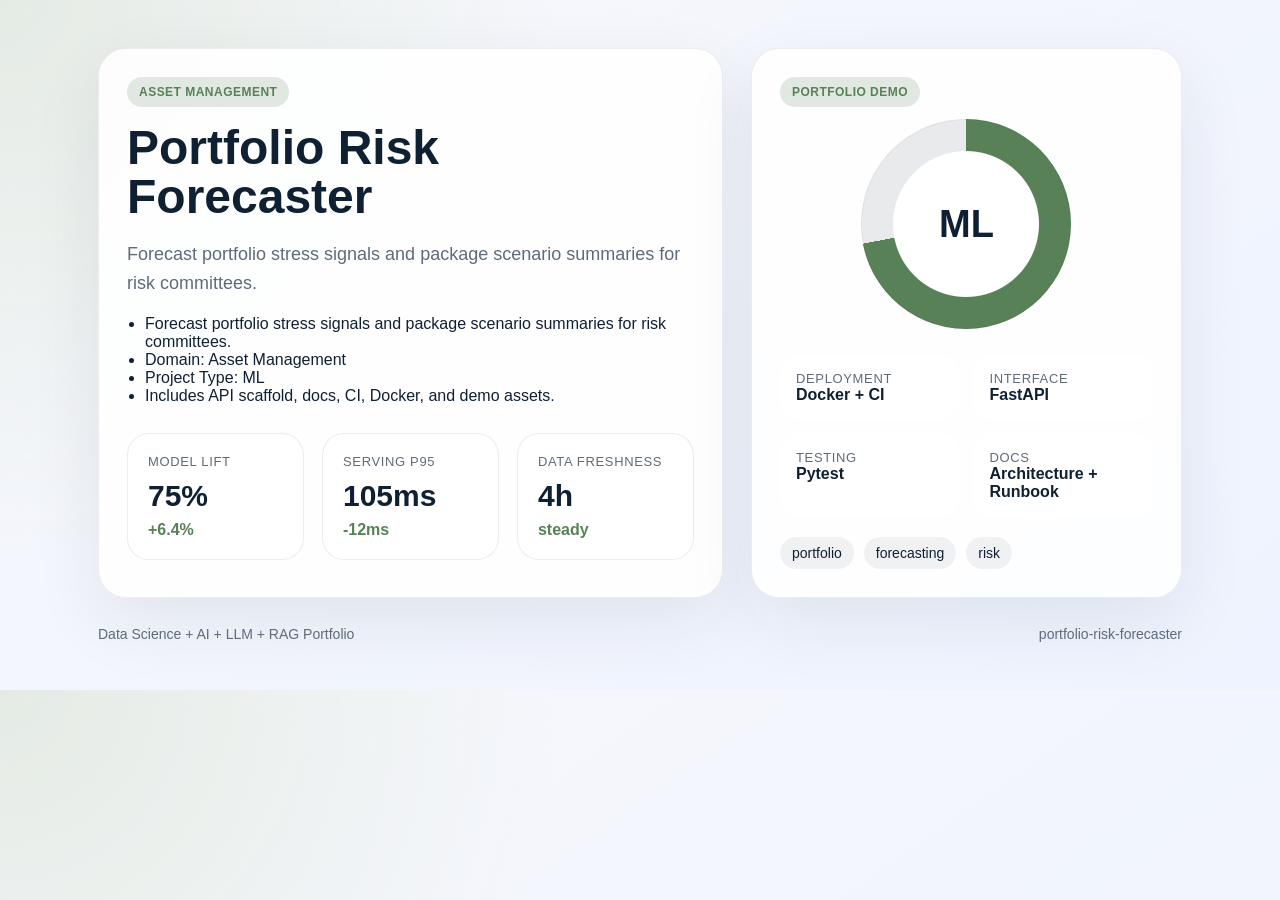
==== demo/index.html @ 5242252c "Publish production-ready portfolio project" ====
<!doctype html>
        <html lang="en">
        <head>
          <meta charset="utf-8">
          <meta name="viewport" content="width=device-width, initial-scale=1">
          <title>Portfolio Risk Forecaster</title>
          <style>
            :root {
              --accent: #588157;
              --ink: #102033;
              --muted: #5f6b7a;
              --card: rgba(255,255,255,0.88);
              --bg-1: #f7f8fb;
              --bg-2: #eef3ff;
            }
            * { box-sizing: border-box; }
            body {
              margin: 0;
              font-family: "Avenir Next", "Segoe UI", sans-serif;
              color: var(--ink);
              background:
                radial-gradient(circle at top left, color-mix(in srgb, var(--accent) 16%, white), transparent 38%),
                linear-gradient(145deg, var(--bg-1), var(--bg-2));
            }
            main {
              max-width: 1180px;
              margin: 0 auto;
              padding: 48px;
            }
            .hero {
              display: grid;
              grid-template-columns: 1.45fr 1fr;
              gap: 28px;
              align-items: stretch;
            }
            .panel {
              background: var(--card);
              border: 1px solid rgba(16, 32, 51, 0.08);
              border-radius: 28px;
              padding: 28px;
              box-shadow: 0 24px 70px rgba(16, 32, 51, 0.08);
            }
            .eyebrow {
              display: inline-flex;
              padding: 8px 12px;
              border-radius: 999px;
              background: color-mix(in srgb, var(--accent) 18%, white);
              color: var(--accent);
              font-weight: 700;
              letter-spacing: 0.04em;
              text-transform: uppercase;
              font-size: 12px;
            }
            h1 {
              font-size: 48px;
              line-height: 1.03;
              margin: 16px 0 18px;
            }
            p {
              color: var(--muted);
              font-size: 18px;
              line-height: 1.6;
              margin: 0 0 18px;
            }
            ul {
              margin: 18px 0 0;
              padding-left: 18px;
              color: var(--ink);
            }
            .cards {
              display: grid;
              grid-template-columns: repeat(3, 1fr);
              gap: 18px;
              margin-top: 28px;
            }
            .card {
              background: white;
              border-radius: 22px;
              padding: 20px;
              border: 1px solid rgba(16, 32, 51, 0.08);
            }
            .card span, .meta span {
              display: block;
              color: var(--muted);
              font-size: 13px;
              text-transform: uppercase;
              letter-spacing: 0.05em;
            }
            .card strong {
              display: block;
              font-size: 30px;
              margin: 10px 0 8px;
            }
            .card em {
              color: var(--accent);
              font-style: normal;
              font-weight: 700;
            }
            .visual {
              min-height: 100%;
              display: flex;
              flex-direction: column;
              justify-content: space-between;
            }
            .ring {
              width: 210px;
              height: 210px;
              margin: 12px auto 26px;
              border-radius: 50%;
              background:
                radial-gradient(circle closest-side, white 69%, transparent 70%),
                conic-gradient(var(--accent) 0 72%, rgba(16, 32, 51, 0.09) 72% 100%);
              display: grid;
              place-items: center;
              box-shadow: inset 0 0 0 1px rgba(16, 32, 51, 0.05);
            }
            .ring strong {
              font-size: 38px;
            }
            .meta {
              display: grid;
              grid-template-columns: repeat(2, 1fr);
              gap: 14px;
            }
            .meta article {
              background: white;
              border-radius: 18px;
              padding: 16px;
            }
            .tag-list {
              display: flex;
              flex-wrap: wrap;
              gap: 10px;
              list-style: none;
              padding: 0;
              margin: 20px 0 0;
            }
            .tag-list li {
              padding: 8px 12px;
              border-radius: 999px;
              background: rgba(16, 32, 51, 0.06);
              font-size: 14px;
            }
            .footer {
              margin-top: 28px;
              display: flex;
              justify-content: space-between;
              color: var(--muted);
              font-size: 14px;
            }
          </style>
        </head>
        <body>
          <main>
            <section class="hero">
              <div class="panel">
                <span class="eyebrow">Asset Management</span>
                <h1>Portfolio Risk Forecaster</h1>
                <p>Forecast portfolio stress signals and package scenario summaries for risk committees.</p>
                <ul>
                  <li>Forecast portfolio stress signals and package scenario summaries for risk committees.</li><li>Domain: Asset Management</li><li>Project Type: ML</li><li>Includes API scaffold, docs, CI, Docker, and demo assets.</li>
                </ul>
                <div class="cards">
                  <article class='card'><span>Model Lift</span><strong>75%</strong><em>+6.4%</em></article>
<article class='card'><span>Serving P95</span><strong>105ms</strong><em>-12ms</em></article>
<article class='card'><span>Data Freshness</span><strong>4h</strong><em>steady</em></article>
                </div>
              </div>
              <div class="panel visual">
                <div>
                  <span class="eyebrow">Portfolio Demo</span>
                  <div class="ring"><strong>ML</strong></div>
                </div>
                <div class="meta">
                  <article><span>Deployment</span><strong>Docker + CI</strong></article>
                  <article><span>Interface</span><strong>FastAPI</strong></article>
                  <article><span>Testing</span><strong>Pytest</strong></article>
                  <article><span>Docs</span><strong>Architecture + Runbook</strong></article>
                </div>
                <ul class="tag-list"><li>portfolio</li><li>forecasting</li><li>risk</li></ul>
              </div>
            </section>
            <div class="footer">
              <span>Data Science + AI + LLM + RAG Portfolio</span>
              <span>portfolio-risk-forecaster</span>
            </div>
          </main>
        </body>
        </html>
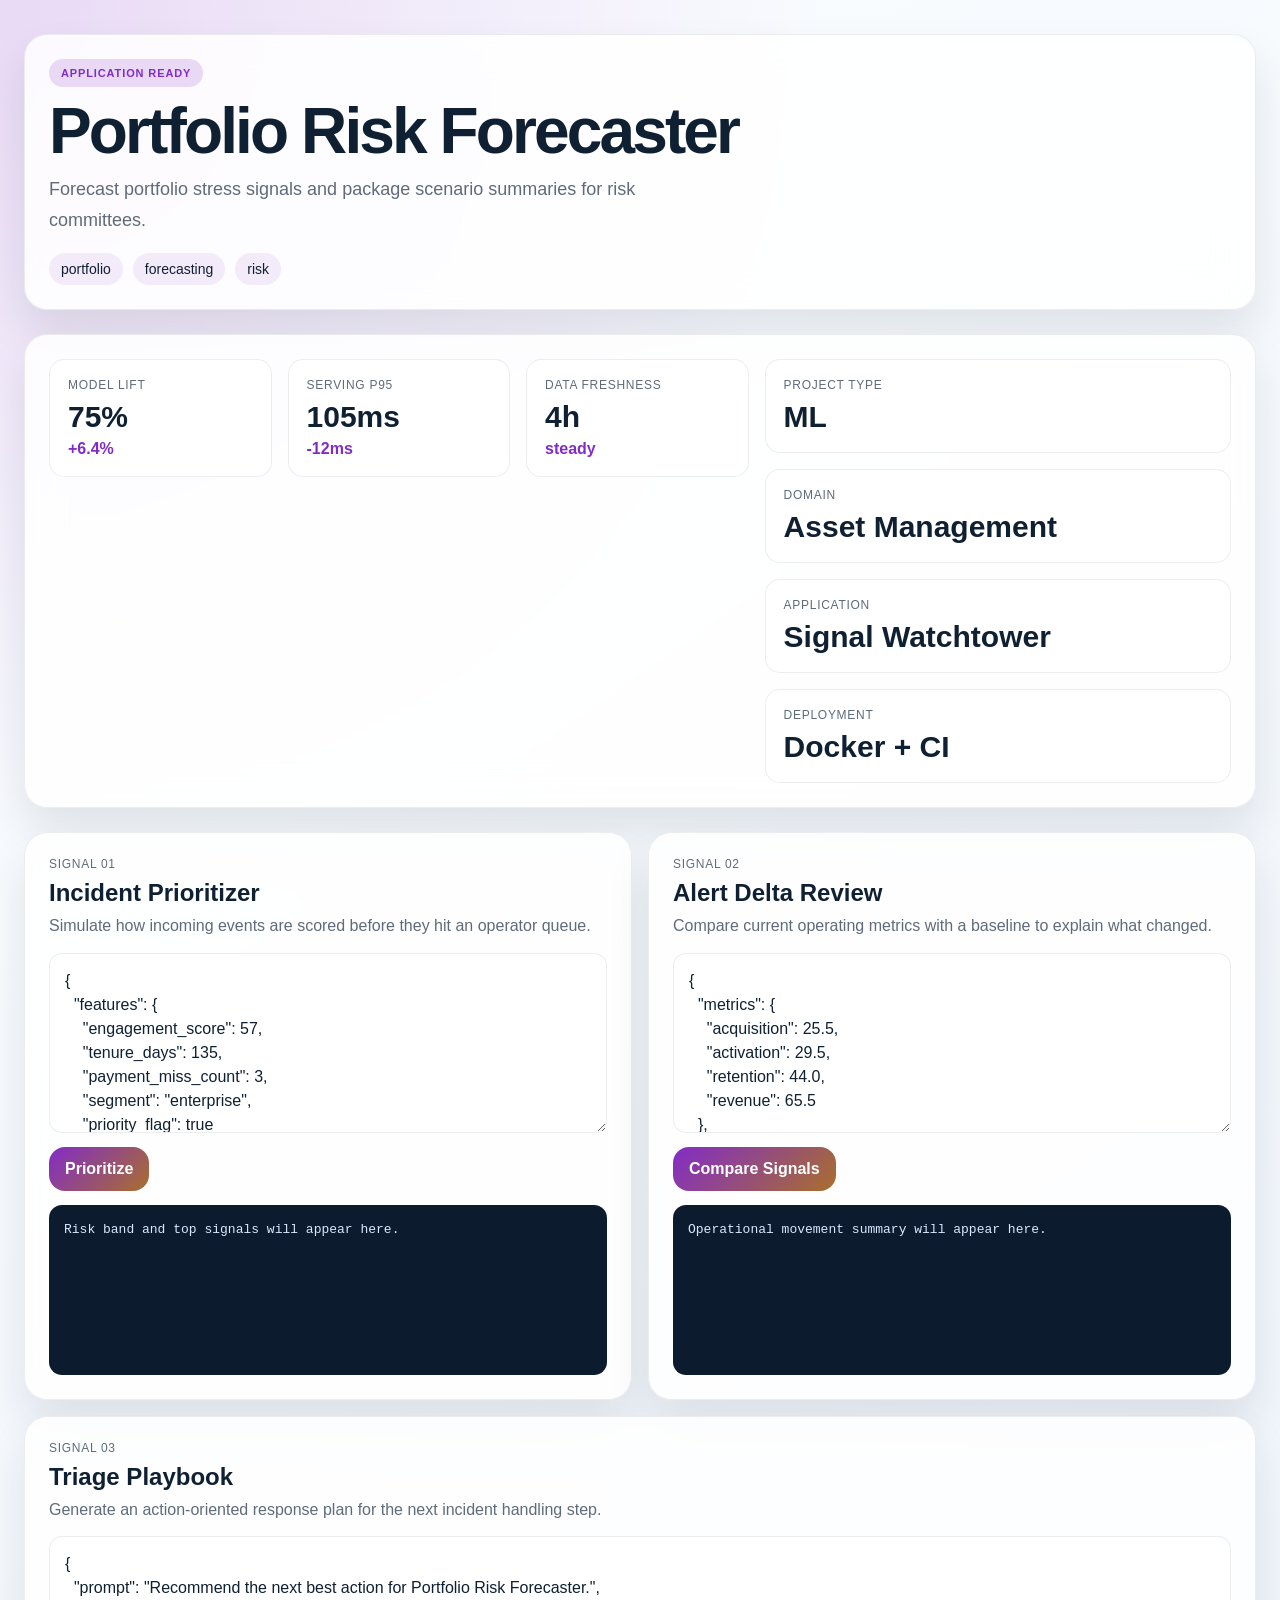
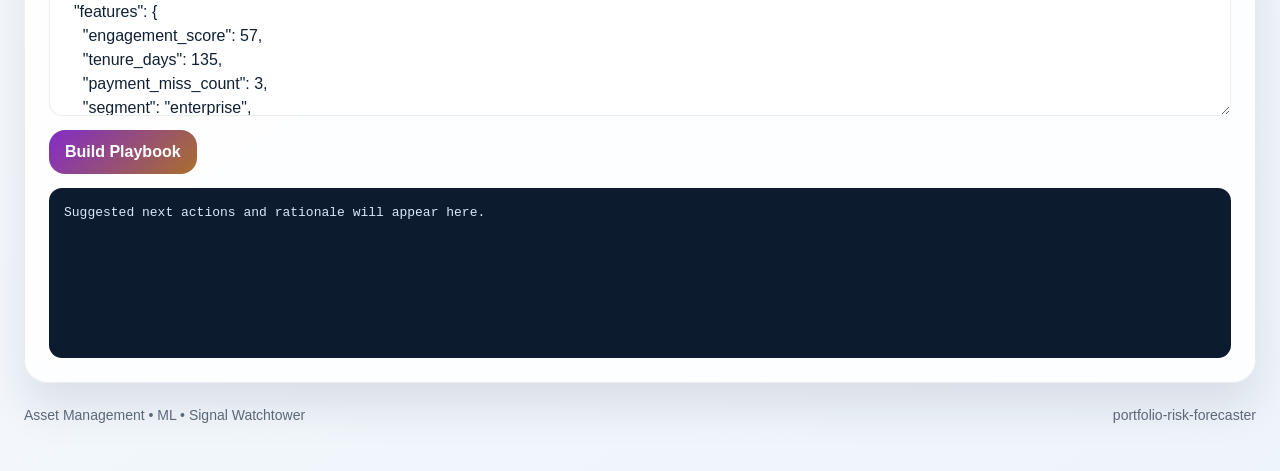
==== commit 44f5fe7a: "Publish production-ready portfolio project" ====
--- a/demo/index.html
+++ b/demo/index.html
@@ -5,186 +5,110 @@
           <meta charset="utf-8">
           <meta name="viewport" content="width=device-width, initial-scale=1">
           <title>Portfolio Risk Forecaster</title>
-          <style>
-            :root {
-              --accent: #588157;
-              --ink: #102033;
-              --muted: #5f6b7a;
-              --card: rgba(255,255,255,0.88);
-              --bg-1: #f7f8fb;
-              --bg-2: #eef3ff;
-            }
-            * { box-sizing: border-box; }
-            body {
-              margin: 0;
-              font-family: "Avenir Next", "Segoe UI", sans-serif;
-              color: var(--ink);
-              background:
-                radial-gradient(circle at top left, color-mix(in srgb, var(--accent) 16%, white), transparent 38%),
-                linear-gradient(145deg, var(--bg-1), var(--bg-2));
-            }
-            main {
-              max-width: 1180px;
-              margin: 0 auto;
-              padding: 48px;
-            }
-            .hero {
-              display: grid;
-              grid-template-columns: 1.45fr 1fr;
-              gap: 28px;
-              align-items: stretch;
-            }
-            .panel {
-              background: var(--card);
-              border: 1px solid rgba(16, 32, 51, 0.08);
-              border-radius: 28px;
-              padding: 28px;
-              box-shadow: 0 24px 70px rgba(16, 32, 51, 0.08);
-            }
-            .eyebrow {
-              display: inline-flex;
-              padding: 8px 12px;
-              border-radius: 999px;
-              background: color-mix(in srgb, var(--accent) 18%, white);
-              color: var(--accent);
-              font-weight: 700;
-              letter-spacing: 0.04em;
-              text-transform: uppercase;
-              font-size: 12px;
-            }
-            h1 {
-              font-size: 48px;
-              line-height: 1.03;
-              margin: 16px 0 18px;
-            }
-            p {
-              color: var(--muted);
-              font-size: 18px;
-              line-height: 1.6;
-              margin: 0 0 18px;
-            }
-            ul {
-              margin: 18px 0 0;
-              padding-left: 18px;
-              color: var(--ink);
-            }
-            .cards {
-              display: grid;
-              grid-template-columns: repeat(3, 1fr);
-              gap: 18px;
-              margin-top: 28px;
-            }
-            .card {
-              background: white;
-              border-radius: 22px;
-              padding: 20px;
-              border: 1px solid rgba(16, 32, 51, 0.08);
-            }
-            .card span, .meta span {
-              display: block;
-              color: var(--muted);
-              font-size: 13px;
-              text-transform: uppercase;
-              letter-spacing: 0.05em;
-            }
-            .card strong {
-              display: block;
-              font-size: 30px;
-              margin: 10px 0 8px;
-            }
-            .card em {
-              color: var(--accent);
-              font-style: normal;
-              font-weight: 700;
-            }
-            .visual {
-              min-height: 100%;
-              display: flex;
-              flex-direction: column;
-              justify-content: space-between;
-            }
-            .ring {
-              width: 210px;
-              height: 210px;
-              margin: 12px auto 26px;
-              border-radius: 50%;
-              background:
-                radial-gradient(circle closest-side, white 69%, transparent 70%),
-                conic-gradient(var(--accent) 0 72%, rgba(16, 32, 51, 0.09) 72% 100%);
-              display: grid;
-              place-items: center;
-              box-shadow: inset 0 0 0 1px rgba(16, 32, 51, 0.05);
-            }
-            .ring strong {
-              font-size: 38px;
-            }
-            .meta {
-              display: grid;
-              grid-template-columns: repeat(2, 1fr);
-              gap: 14px;
-            }
-            .meta article {
-              background: white;
-              border-radius: 18px;
-              padding: 16px;
-            }
-            .tag-list {
-              display: flex;
-              flex-wrap: wrap;
-              gap: 10px;
-              list-style: none;
-              padding: 0;
-              margin: 20px 0 0;
-            }
-            .tag-list li {
-              padding: 8px 12px;
-              border-radius: 999px;
-              background: rgba(16, 32, 51, 0.06);
-              font-size: 14px;
-            }
-            .footer {
-              margin-top: 28px;
-              display: flex;
-              justify-content: space-between;
-              color: var(--muted);
-              font-size: 14px;
-            }
-          </style>
+          <link rel="stylesheet" href="./styles.css">
         </head>
-        <body>
-          <main>
+        <body class="surface-mist">
+          <div class="page layout-board eyebrow-solid headline-normal modules-2 hero-align-split">
             <section class="hero">
-              <div class="panel">
-                <span class="eyebrow">Asset Management</span>
-                <h1>Portfolio Risk Forecaster</h1>
-                <p>Forecast portfolio stress signals and package scenario summaries for risk committees.</p>
-                <ul>
-                  <li>Forecast portfolio stress signals and package scenario summaries for risk committees.</li><li>Domain: Asset Management</li><li>Project Type: ML</li><li>Includes API scaffold, docs, CI, Docker, and demo assets.</li>
+              <div class="panel hero-copy">
+                <span class="eyebrow" data-health>Signal Watchtower</span>
+                <h1 id="project-title">Portfolio Risk Forecaster</h1>
+                <p id="project-summary" class="lead">Forecast portfolio stress signals and package scenario summaries for risk committees.</p>
+                <ul id="project-tags" class="tag-list">
+                  <li>portfolio</li><li>forecasting</li><li>risk</li>
                 </ul>
-                <div class="cards">
+              </div>
+              <div class="panel hero-side">
+                <div class="metric-grid">
                   <article class='card'><span>Model Lift</span><strong>75%</strong><em>+6.4%</em></article>
 <article class='card'><span>Serving P95</span><strong>105ms</strong><em>-12ms</em></article>
 <article class='card'><span>Data Freshness</span><strong>4h</strong><em>steady</em></article>
                 </div>
-              </div>
-              <div class="panel visual">
-                <div>
-                  <span class="eyebrow">Portfolio Demo</span>
-                  <div class="ring"><strong>ML</strong></div>
+                <div class="mini-grid">
+                  <article class='mini-card'><span>Project Type</span><strong>ML</strong></article><article class='mini-card'><span>Domain</span><strong>Asset Management</strong></article><article class='mini-card'><span>Application</span><strong>Signal Watchtower</strong></article><article class='mini-card'><span>Deployment</span><strong>Docker + CI</strong></article>
                 </div>
-                <div class="meta">
-                  <article><span>Deployment</span><strong>Docker + CI</strong></article>
-                  <article><span>Interface</span><strong>FastAPI</strong></article>
-                  <article><span>Testing</span><strong>Pytest</strong></article>
-                  <article><span>Docs</span><strong>Architecture + Runbook</strong></article>
-                </div>
-                <ul class="tag-list"><li>portfolio</li><li>forecasting</li><li>risk</li></ul>
               </div>
             </section>
-            <div class="footer">
-              <span>Data Science + AI + LLM + RAG Portfolio</span>
+            <section class="app-grid">
+              <article class="panel module js-module span-normal">
+          <div class="module-header">
+            <span>Signal 01</span>
+            <h2>Incident Prioritizer</h2>
+            <p>Simulate how incoming events are scored before they hit an operator queue.</p>
+          </div>
+          <textarea class="js-input">{
+  &quot;features&quot;: {
+    &quot;engagement_score&quot;: 57,
+    &quot;tenure_days&quot;: 135,
+    &quot;payment_miss_count&quot;: 3,
+    &quot;segment&quot;: &quot;enterprise&quot;,
+    &quot;priority_flag&quot;: true
+  }
+}</textarea>
+          <div class="button-row">
+            <button class="js-run" data-endpoint="/score" data-input-mode="json">Prioritize</button>
+          </div>
+          <pre class="js-output">Risk band and top signals will appear here.</pre>
+        </article>
+<article class="panel module js-module span-normal">
+          <div class="module-header">
+            <span>Signal 02</span>
+            <h2>Alert Delta Review</h2>
+            <p>Compare current operating metrics with a baseline to explain what changed.</p>
+          </div>
+          <textarea class="js-input">{
+  &quot;metrics&quot;: {
+    &quot;acquisition&quot;: 25.5,
+    &quot;activation&quot;: 29.5,
+    &quot;retention&quot;: 44.0,
+    &quot;revenue&quot;: 65.5
+  },
+  &quot;baseline&quot;: {
+    &quot;acquisition&quot;: 23.46,
+    &quot;activation&quot;: 27.14,
+    &quot;retention&quot;: 40.48,
+    &quot;revenue&quot;: 60.26
+  }
+}</textarea>
+          <div class="button-row">
+            <button class="js-run" data-endpoint="/analyze" data-input-mode="json">Compare Signals</button>
+          </div>
+          <pre class="js-output">Operational movement summary will appear here.</pre>
+        </article>
+<article class="panel module js-module span-wide">
+          <div class="module-header">
+            <span>Signal 03</span>
+            <h2>Triage Playbook</h2>
+            <p>Generate an action-oriented response plan for the next incident handling step.</p>
+          </div>
+          <textarea class="js-input">{
+  &quot;prompt&quot;: &quot;Recommend the next best action for Portfolio Risk Forecaster.&quot;,
+  &quot;features&quot;: {
+    &quot;engagement_score&quot;: 57,
+    &quot;tenure_days&quot;: 135,
+    &quot;payment_miss_count&quot;: 3,
+    &quot;segment&quot;: &quot;enterprise&quot;,
+    &quot;priority_flag&quot;: true
+  },
+  &quot;metrics&quot;: {
+    &quot;acquisition&quot;: 25.5,
+    &quot;activation&quot;: 29.5,
+    &quot;retention&quot;: 44.0,
+    &quot;revenue&quot;: 65.5
+  }
+}</textarea>
+          <div class="button-row">
+            <button class="js-run" data-endpoint="/recommend" data-input-mode="json">Build Playbook</button>
+          </div>
+          <pre class="js-output">Suggested next actions and rationale will appear here.</pre>
+        </article>
+            </section>
+            <footer class="footer">
+              <span>Asset Management • ML • Signal Watchtower</span>
               <span>portfolio-risk-forecaster</span>
-            </div>
-          </main>
+            </footer>
+          </div>
+          <script id="bootstrap-data" type="application/json">{"project": {"slug": "portfolio-risk-forecaster", "title": "Portfolio Risk Forecaster", "project_type": "ml", "domain": "Asset Management", "summary": "Forecast portfolio stress signals and package scenario summaries for risk committees.", "tags": ["portfolio", "forecasting", "risk"]}, "app_archetype": "watchtower", "ui_profile": {"layout": "board", "surface": "mist", "font_stack": "\"Avenir Next\", \"Segoe UI\", sans-serif", "radius": 23, "shadow": 43, "eyebrow_style": "solid", "module_columns": 2, "hero_align": "split", "headline_mode": "normal"}, "app_modules": [{"label": "Signal 01", "title": "Incident Prioritizer", "description": "Simulate how incoming events are scored before they hit an operator queue.", "endpoint": "/score", "input_mode": "json", "cta": "Prioritize", "prefill": "{\n  \"features\": {\n    \"engagement_score\": 57,\n    \"tenure_days\": 135,\n    \"payment_miss_count\": 3,\n    \"segment\": \"enterprise\",\n    \"priority_flag\": true\n  }\n}", "hint": "Risk band and top signals will appear here.", "span": "normal"}, {"label": "Signal 02", "title": "Alert Delta Review", "description": "Compare current operating metrics with a baseline to explain what changed.", "endpoint": "/analyze", "input_mode": "json", "cta": "Compare Signals", "prefill": "{\n  \"metrics\": {\n    \"acquisition\": 25.5,\n    \"activation\": 29.5,\n    \"retention\": 44.0,\n    \"revenue\": 65.5\n  },\n  \"baseline\": {\n    \"acquisition\": 23.46,\n    \"activation\": 27.14,\n    \"retention\": 40.48,\n    \"revenue\": 60.26\n  }\n}", "hint": "Operational movement summary will appear here.", "span": "normal"}, {"label": "Signal 03", "title": "Triage Playbook", "description": "Generate an action-oriented response plan for the next incident handling step.", "endpoint": "/recommend", "input_mode": "json", "cta": "Build Playbook", "prefill": "{\n  \"prompt\": \"Recommend the next best action for Portfolio Risk Forecaster.\",\n  \"features\": {\n    \"engagement_score\": 57,\n    \"tenure_days\": 135,\n    \"payment_miss_count\": 3,\n    \"segment\": \"enterprise\",\n    \"priority_flag\": true\n  },\n  \"metrics\": {\n    \"acquisition\": 25.5,\n    \"activation\": 29.5,\n    \"retention\": 44.0,\n    \"revenue\": 65.5\n  }\n}", "hint": "Suggested next actions and rationale will appear here.", "span": "wide"}], "sample_features": {"engagement_score": 57, "tenure_days": 135, "payment_miss_count": 3, "segment": "enterprise", "priority_flag": true}, "sample_metrics": {"acquisition": 25.5, "activation": 29.5, "retention": 44.0, "revenue": 65.5}, "knowledge_base": ["Portfolio Risk Forecaster is positioned as a Asset Management starter that emphasizes fast iteration, clear documentation, and production-friendly interfaces.", "The primary value proposition is: Forecast portfolio stress signals and package scenario summaries for risk committees.", "Recommended operating model: ship a small API, add observability, validate outputs with stakeholder review, and monitor the top business KPI every week.", "Typical stakeholders include analytics, operations, product, and leadership teams working on portfolio, forecasting, risk."], "dashboard_metrics": [{"label": "Model Lift", "value": "75%", "delta": "+6.4%"}, {"label": "Serving P95", "value": "105ms", "delta": "-12ms"}, {"label": "Data Freshness", "value": "4h", "delta": "steady"}]}</script>
+          <script src="./app.js"></script>
         </body>
         </html>
--- a/demo/styles.css
+++ b/demo/styles.css
@@ -0,0 +1,348 @@
+
+:root {
+  --accent: #822cc8;
+  --accent-2: #a96f2c;
+  --accent-soft: color-mix(in srgb, var(--accent) 18%, white);
+  --radius: 23px;
+  --shadow-size: 43px;
+  --font-stack: "Avenir Next", "Segoe UI", sans-serif;
+  --bg: #f4f7fb;
+  --card: rgba(255, 255, 255, 0.86);
+  --line: rgba(16, 32, 51, 0.08);
+  --ink: #102033;
+  --muted: #5f6b7a;
+  --output-bg: #0d1b2e;
+  --output-ink: #dae8ff;
+}
+* { box-sizing: border-box; }
+html, body { margin: 0; min-height: 100%; }
+body {
+  font-family: var(--font-stack);
+  color: var(--ink);
+  background: linear-gradient(145deg, #f8fbff, var(--bg));
+}
+body.surface-mist {
+  --bg: #eef4fb;
+  background:
+    radial-gradient(circle at top left, color-mix(in srgb, var(--accent) 18%, white), transparent 34%),
+    linear-gradient(145deg, #fbfdff, var(--bg));
+}
+body.surface-aurora {
+  --bg: #edf1ff;
+  background:
+    radial-gradient(circle at 0% 0%, color-mix(in srgb, var(--accent) 22%, white), transparent 38%),
+    radial-gradient(circle at 100% 100%, color-mix(in srgb, var(--accent-2) 20%, white), transparent 28%),
+    linear-gradient(135deg, #f7f8ff, var(--bg));
+}
+body.surface-sand {
+  --bg: #f5efe8;
+  --card: rgba(255, 251, 246, 0.9);
+  background:
+    linear-gradient(135deg, rgba(255,255,255,0.82), rgba(245, 239, 232, 0.98)),
+    radial-gradient(circle at top right, color-mix(in srgb, var(--accent) 16%, white), transparent 32%);
+}
+body.surface-slate {
+  --bg: #ecf0f7;
+  --card: rgba(248, 250, 255, 0.88);
+  background:
+    linear-gradient(160deg, #f7f9fc, var(--bg)),
+    radial-gradient(circle at bottom left, color-mix(in srgb, var(--accent-2) 16%, white), transparent 34%);
+}
+body.surface-paper {
+  --bg: #f8f8f4;
+  --card: rgba(255,255,255,0.93);
+  background:
+    linear-gradient(180deg, #fffefb, var(--bg));
+}
+body.surface-ink {
+  --bg: #0f1726;
+  --card: rgba(15, 23, 38, 0.88);
+  --line: rgba(226, 238, 255, 0.1);
+  --ink: #f5f8ff;
+  --muted: #b4c0cf;
+  --output-bg: rgba(255,255,255,0.06);
+  --output-ink: #f5f8ff;
+  background:
+    radial-gradient(circle at top left, color-mix(in srgb, var(--accent) 28%, transparent), transparent 42%),
+    linear-gradient(145deg, #09111d, var(--bg));
+}
+.page {
+  max-width: 1360px;
+  margin: 0 auto;
+  padding: 34px 24px 48px;
+  display: grid;
+  gap: 24px;
+}
+.panel {
+  background: var(--card);
+  border: 1px solid var(--line);
+  border-radius: var(--radius);
+  box-shadow: 0 24px var(--shadow-size) rgba(16, 32, 51, 0.1);
+  backdrop-filter: blur(18px);
+}
+.hero {
+  display: grid;
+  gap: 24px;
+}
+.hero-copy,
+.hero-side,
+.module {
+  padding: 24px;
+}
+.eyebrow {
+  display: inline-flex;
+  align-items: center;
+  gap: 8px;
+  padding: 8px 12px;
+  border-radius: 999px;
+  background: var(--accent-soft);
+  color: var(--accent);
+  text-transform: uppercase;
+  letter-spacing: 0.08em;
+  font-size: 11px;
+  font-weight: 800;
+}
+.page.eyebrow-outline .eyebrow {
+  background: transparent;
+  border: 1px solid color-mix(in srgb, var(--accent) 40%, white);
+}
+.page.eyebrow-soft .eyebrow {
+  background: color-mix(in srgb, var(--accent) 12%, white);
+  color: color-mix(in srgb, var(--accent) 82%, black);
+}
+h1 {
+  margin: 14px 0 12px;
+  font-size: clamp(2.2rem, 5vw, 4.4rem);
+  line-height: 0.96;
+  letter-spacing: -0.045em;
+}
+.page.headline-compact h1 { max-width: 10ch; }
+.page.headline-tall h1 { line-height: 1.03; font-size: clamp(2.4rem, 5vw, 4.8rem); }
+.lead {
+  margin: 0;
+  font-size: 18px;
+  line-height: 1.68;
+  color: var(--muted);
+  max-width: 62ch;
+}
+.tag-list {
+  list-style: none;
+  display: flex;
+  flex-wrap: wrap;
+  gap: 10px;
+  margin: 18px 0 0;
+  padding: 0;
+}
+.tag-list li {
+  padding: 8px 12px;
+  border-radius: 999px;
+  background: color-mix(in srgb, var(--accent) 10%, white);
+  color: var(--ink);
+  font-size: 14px;
+}
+.hero-side {
+  display: grid;
+  gap: 16px;
+}
+.metric-grid,
+.mini-grid,
+.app-grid {
+  display: grid;
+  gap: 16px;
+}
+.card,
+.mini-card {
+  background: color-mix(in srgb, var(--card) 92%, white);
+  border: 1px solid var(--line);
+  border-radius: calc(var(--radius) - 8px);
+  padding: 18px;
+}
+.card span,
+.mini-card span,
+.module-header span {
+  display: block;
+  color: var(--muted);
+  text-transform: uppercase;
+  letter-spacing: 0.06em;
+  font-size: 12px;
+}
+.card strong,
+.mini-card strong {
+  display: block;
+  margin-top: 8px;
+  font-size: 30px;
+}
+.card em {
+  display: inline-block;
+  margin-top: 6px;
+  font-style: normal;
+  color: var(--accent);
+  font-weight: 700;
+}
+.module {
+  display: grid;
+  gap: 14px;
+}
+.module-header h2 {
+  margin: 8px 0 6px;
+  font-size: 24px;
+}
+.module-header p {
+  margin: 0;
+  color: var(--muted);
+  line-height: 1.6;
+}
+textarea,
+button {
+  font: inherit;
+}
+textarea {
+  width: 100%;
+  min-height: 180px;
+  resize: vertical;
+  border: 1px solid var(--line);
+  border-radius: calc(var(--radius) - 10px);
+  padding: 15px;
+  background: rgba(255,255,255,0.82);
+  color: var(--ink);
+  line-height: 1.5;
+}
+body.surface-ink textarea {
+  background: rgba(255,255,255,0.05);
+}
+.module-input-text {
+  min-height: 110px;
+}
+.button-row {
+  display: flex;
+  flex-wrap: wrap;
+  gap: 10px;
+}
+button {
+  border: 0;
+  border-radius: 16px;
+  background: linear-gradient(135deg, var(--accent), var(--accent-2));
+  color: white;
+  padding: 13px 16px;
+  font-weight: 700;
+  cursor: pointer;
+}
+pre {
+  margin: 0;
+  white-space: pre-wrap;
+  word-break: break-word;
+  background: var(--output-bg);
+  color: var(--output-ink);
+  border-radius: calc(var(--radius) - 10px);
+  padding: 15px;
+  min-height: 170px;
+  line-height: 1.58;
+  font-size: 13px;
+  overflow: auto;
+}
+.footer {
+  display: flex;
+  justify-content: space-between;
+  color: var(--muted);
+  font-size: 14px;
+}
+.page.layout-horizon .hero {
+  grid-template-columns: 1.45fr 1fr;
+  align-items: stretch;
+}
+.page.layout-horizon.modules-2 .app-grid,
+.page.layout-horizon.modules-3 .app-grid {
+  grid-template-columns: repeat(3, minmax(0, 1fr));
+}
+.page.layout-rail .hero {
+  grid-template-columns: 0.92fr 1.08fr;
+}
+.page.layout-rail .hero-copy {
+  padding-top: 34px;
+}
+.page.layout-rail .app-grid {
+  grid-template-columns: repeat(2, minmax(0, 1fr));
+}
+.page.layout-folio .hero {
+  grid-template-columns: 1fr;
+}
+.page.layout-folio .hero-copy {
+  text-align: center;
+}
+.page.layout-folio .lead {
+  margin-inline: auto;
+}
+.page.layout-folio .tag-list {
+  justify-content: center;
+}
+.page.layout-folio .metric-grid {
+  grid-template-columns: repeat(3, minmax(0, 1fr));
+}
+.page.layout-folio .mini-grid {
+  grid-template-columns: repeat(4, minmax(0, 1fr));
+}
+.page.layout-folio .app-grid {
+  grid-template-columns: repeat(2, minmax(0, 1fr));
+}
+.page.layout-board .hero {
+  grid-template-columns: 1fr;
+}
+.page.layout-board .hero-side {
+  grid-template-columns: 1.2fr 0.8fr;
+  align-items: start;
+}
+.page.layout-board .metric-grid {
+  grid-template-columns: repeat(3, minmax(0, 1fr));
+}
+.page.layout-board .app-grid {
+  grid-template-columns: repeat(4, minmax(0, 1fr));
+}
+.page.layout-stack .hero {
+  grid-template-columns: 1fr;
+}
+.page.layout-stack .hero-side {
+  grid-template-columns: repeat(2, minmax(0, 1fr));
+}
+.page.layout-stack .app-grid {
+  grid-template-columns: repeat(3, minmax(0, 1fr));
+}
+.page.layout-console .hero {
+  grid-template-columns: 1.1fr 0.9fr;
+}
+.page.layout-console .panel,
+.page.layout-console .card,
+.page.layout-console .mini-card {
+  border-radius: 18px;
+}
+.page.modules-2 .app-grid {
+  grid-template-columns: repeat(2, minmax(0, 1fr));
+}
+.module.span-wide {
+  grid-column: span 2;
+}
+.hero-align-center .hero-copy {
+  text-align: center;
+}
+.hero-align-center .lead,
+.hero-align-center .tag-list {
+  margin-inline: auto;
+  justify-content: center;
+}
+@media (max-width: 1120px) {
+  .page.layout-horizon .hero,
+  .page.layout-rail .hero,
+  .page.layout-console .hero,
+  .page.layout-board .hero-side,
+  .page.layout-folio .mini-grid,
+  .page.layout-stack .hero-side,
+  .page.modules-2 .app-grid,
+  .page.layout-board .app-grid,
+  .page.layout-stack .app-grid,
+  .page.layout-horizon.modules-3 .app-grid,
+  .page.layout-folio .app-grid {
+    grid-template-columns: 1fr;
+  }
+  .module.span-wide {
+    grid-column: auto;
+  }
+}
